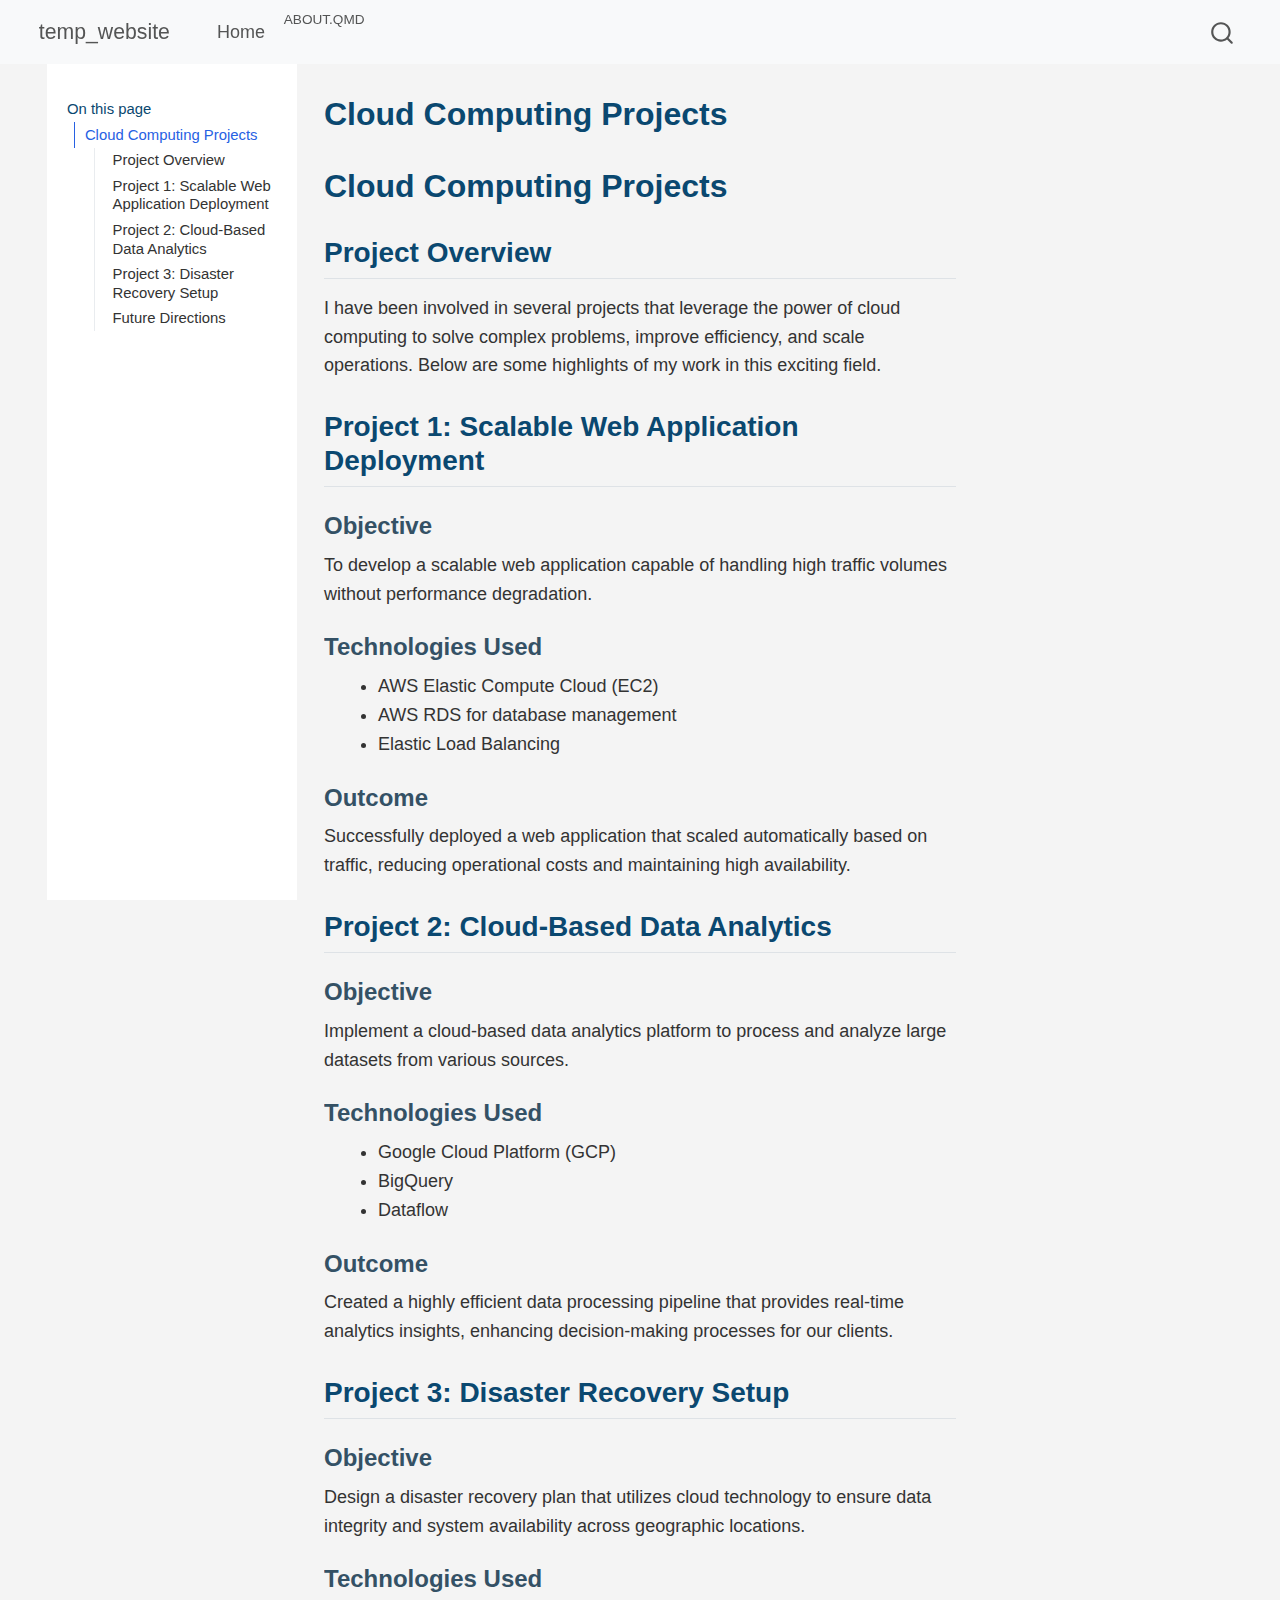
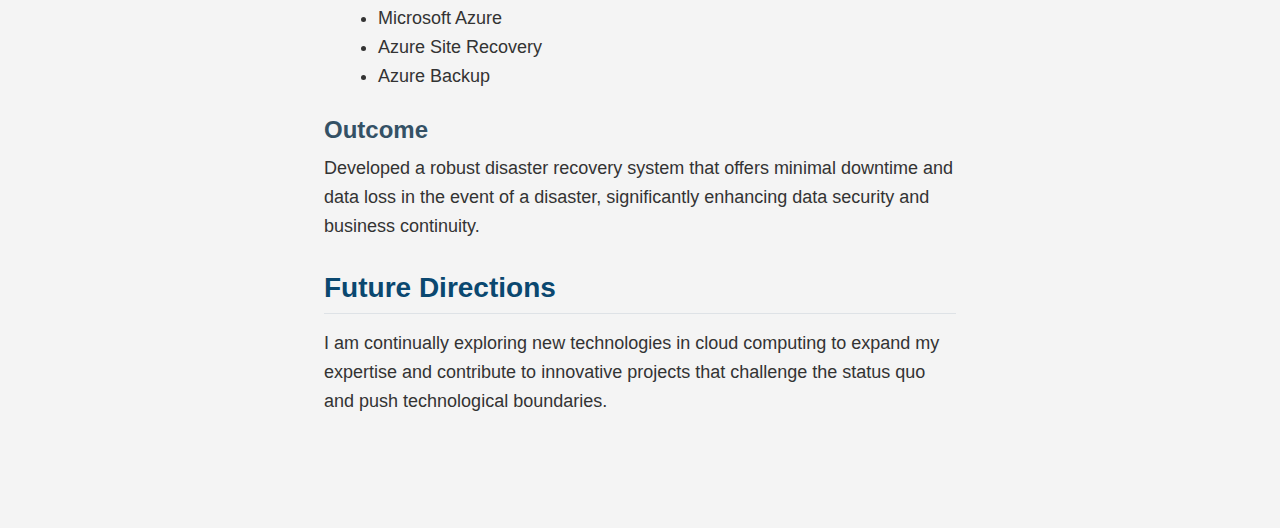
==== docs/fyp.html @ ef67a4a8 "pictures" ====
<!DOCTYPE html>
<html xmlns="http://www.w3.org/1999/xhtml" lang="en" xml:lang="en"><head>

<meta charset="utf-8">
<meta name="generator" content="quarto-1.4.554">

<meta name="viewport" content="width=device-width, initial-scale=1.0, user-scalable=yes">


<title>temp_website - Cloud Computing Projects</title>
<style>
code{white-space: pre-wrap;}
span.smallcaps{font-variant: small-caps;}
div.columns{display: flex; gap: min(4vw, 1.5em);}
div.column{flex: auto; overflow-x: auto;}
div.hanging-indent{margin-left: 1.5em; text-indent: -1.5em;}
ul.task-list{list-style: none;}
ul.task-list li input[type="checkbox"] {
  width: 0.8em;
  margin: 0 0.8em 0.2em -1em; /* quarto-specific, see https://github.com/quarto-dev/quarto-cli/issues/4556 */ 
  vertical-align: middle;
}
</style>


<script src="site_libs/quarto-nav/quarto-nav.js"></script>
<script src="site_libs/quarto-nav/headroom.min.js"></script>
<script src="site_libs/clipboard/clipboard.min.js"></script>
<script src="site_libs/quarto-search/autocomplete.umd.js"></script>
<script src="site_libs/quarto-search/fuse.min.js"></script>
<script src="site_libs/quarto-search/quarto-search.js"></script>
<meta name="quarto:offset" content="./">
<link href="./favicon.png" rel="icon" type="image/png">
<script src="site_libs/quarto-html/quarto.js"></script>
<script src="site_libs/quarto-html/popper.min.js"></script>
<script src="site_libs/quarto-html/tippy.umd.min.js"></script>
<script src="site_libs/quarto-html/anchor.min.js"></script>
<link href="site_libs/quarto-html/tippy.css" rel="stylesheet">
<link href="site_libs/quarto-html/quarto-syntax-highlighting.css" rel="stylesheet" id="quarto-text-highlighting-styles">
<script src="site_libs/bootstrap/bootstrap.min.js"></script>
<link href="site_libs/bootstrap/bootstrap-icons.css" rel="stylesheet">
<link href="site_libs/bootstrap/bootstrap.min.css" rel="stylesheet" id="quarto-bootstrap" data-mode="light">
<script id="quarto-search-options" type="application/json">{
  "location": "navbar",
  "copy-button": false,
  "collapse-after": 3,
  "panel-placement": "end",
  "type": "overlay",
  "limit": 50,
  "keyboard-shortcut": [
    "f",
    "/",
    "s"
  ],
  "show-item-context": false,
  "language": {
    "search-no-results-text": "No results",
    "search-matching-documents-text": "matching documents",
    "search-copy-link-title": "Copy link to search",
    "search-hide-matches-text": "Hide additional matches",
    "search-more-match-text": "more match in this document",
    "search-more-matches-text": "more matches in this document",
    "search-clear-button-title": "Clear",
    "search-text-placeholder": "",
    "search-detached-cancel-button-title": "Cancel",
    "search-submit-button-title": "Submit",
    "search-label": "Search"
  }
}</script>


<link rel="stylesheet" href="styles.css">
</head>

<body class="floating nav-fixed">

<div id="quarto-search-results"></div>
  <header id="quarto-header" class="headroom fixed-top">
    <nav class="navbar navbar-expand-lg " data-bs-theme="dark">
      <div class="navbar-container container-fluid">
      <div class="navbar-brand-container mx-auto">
    <a href="./index.html" class="navbar-brand navbar-brand-logo">
    <img src="./logo.png" alt="" class="navbar-logo">
    </a>
    <a class="navbar-brand" href="./index.html">
    <span class="navbar-title">temp_website</span>
    </a>
  </div>
            <div id="quarto-search" class="" title="Search"></div>
          <button class="navbar-toggler" type="button" data-bs-toggle="collapse" data-bs-target="#navbarCollapse" aria-controls="navbarCollapse" aria-expanded="false" aria-label="Toggle navigation" onclick="if (window.quartoToggleHeadroom) { window.quartoToggleHeadroom(); }">
  <span class="navbar-toggler-icon"></span>
</button>
          <div class="collapse navbar-collapse" id="navbarCollapse">
            <ul class="navbar-nav navbar-nav-scroll me-auto">
  <li class="nav-item">
    <a class="nav-link" href="./index.html"> 
<span class="menu-text">Home</span></a>
  </li>  
  <li class="dropdown-header">
 <span class="menu-text">about.qmd</span></li>
</ul>
          </div> <!-- /navcollapse -->
          <div class="quarto-navbar-tools">
</div>
      </div> <!-- /container-fluid -->
    </nav>
</header>
<!-- content -->
<div id="quarto-content" class="quarto-container page-columns page-rows-contents page-layout-article page-navbar">
<!-- sidebar -->
  <nav id="quarto-sidebar" class="sidebar collapse collapse-horizontal quarto-sidebar-collapse-item sidebar-navigation floating overflow-auto">
    <nav id="TOC" role="doc-toc" class="toc-active">
    <h2 id="toc-title">On this page</h2>
   
  <ul>
  <li><a href="#cloud-computing-projects" id="toc-cloud-computing-projects" class="nav-link active" data-scroll-target="#cloud-computing-projects">Cloud Computing Projects</a>
  <ul class="collapse">
  <li><a href="#project-overview" id="toc-project-overview" class="nav-link" data-scroll-target="#project-overview">Project Overview</a></li>
  <li><a href="#project-1-scalable-web-application-deployment" id="toc-project-1-scalable-web-application-deployment" class="nav-link" data-scroll-target="#project-1-scalable-web-application-deployment">Project 1: Scalable Web Application Deployment</a>
  <ul class="collapse">
  <li><a href="#objective" id="toc-objective" class="nav-link" data-scroll-target="#objective">Objective</a></li>
  <li><a href="#technologies-used" id="toc-technologies-used" class="nav-link" data-scroll-target="#technologies-used">Technologies Used</a></li>
  <li><a href="#outcome" id="toc-outcome" class="nav-link" data-scroll-target="#outcome">Outcome</a></li>
  </ul></li>
  <li><a href="#project-2-cloud-based-data-analytics" id="toc-project-2-cloud-based-data-analytics" class="nav-link" data-scroll-target="#project-2-cloud-based-data-analytics">Project 2: Cloud-Based Data Analytics</a>
  <ul class="collapse">
  <li><a href="#objective-1" id="toc-objective-1" class="nav-link" data-scroll-target="#objective-1">Objective</a></li>
  <li><a href="#technologies-used-1" id="toc-technologies-used-1" class="nav-link" data-scroll-target="#technologies-used-1">Technologies Used</a></li>
  <li><a href="#outcome-1" id="toc-outcome-1" class="nav-link" data-scroll-target="#outcome-1">Outcome</a></li>
  </ul></li>
  <li><a href="#project-3-disaster-recovery-setup" id="toc-project-3-disaster-recovery-setup" class="nav-link" data-scroll-target="#project-3-disaster-recovery-setup">Project 3: Disaster Recovery Setup</a>
  <ul class="collapse">
  <li><a href="#objective-2" id="toc-objective-2" class="nav-link" data-scroll-target="#objective-2">Objective</a></li>
  <li><a href="#technologies-used-2" id="toc-technologies-used-2" class="nav-link" data-scroll-target="#technologies-used-2">Technologies Used</a></li>
  <li><a href="#outcome-2" id="toc-outcome-2" class="nav-link" data-scroll-target="#outcome-2">Outcome</a></li>
  </ul></li>
  <li><a href="#future-directions" id="toc-future-directions" class="nav-link" data-scroll-target="#future-directions">Future Directions</a></li>
  </ul></li>
  </ul>
</nav>
</nav>
<div id="quarto-sidebar-glass" class="quarto-sidebar-collapse-item" data-bs-toggle="collapse" data-bs-target=".quarto-sidebar-collapse-item"></div>
<!-- margin-sidebar -->
    <div id="quarto-margin-sidebar" class="sidebar margin-sidebar">
    </div>
<!-- main -->
<main class="content" id="quarto-document-content">

<header id="title-block-header" class="quarto-title-block default">
<div class="quarto-title">
<h1 class="title">Cloud Computing Projects</h1>
</div>



<div class="quarto-title-meta">

    
  
    
  </div>
  


</header>


<section id="cloud-computing-projects" class="level1">
<h1>Cloud Computing Projects</h1>
<section id="project-overview" class="level2">
<h2 class="anchored" data-anchor-id="project-overview">Project Overview</h2>
<p>I have been involved in several projects that leverage the power of cloud computing to solve complex problems, improve efficiency, and scale operations. Below are some highlights of my work in this exciting field.</p>
</section>
<section id="project-1-scalable-web-application-deployment" class="level2">
<h2 class="anchored" data-anchor-id="project-1-scalable-web-application-deployment">Project 1: Scalable Web Application Deployment</h2>
<section id="objective" class="level3">
<h3 class="anchored" data-anchor-id="objective">Objective</h3>
<p>To develop a scalable web application capable of handling high traffic volumes without performance degradation.</p>
</section>
<section id="technologies-used" class="level3">
<h3 class="anchored" data-anchor-id="technologies-used">Technologies Used</h3>
<ul>
<li>AWS Elastic Compute Cloud (EC2)</li>
<li>AWS RDS for database management</li>
<li>Elastic Load Balancing</li>
</ul>
</section>
<section id="outcome" class="level3">
<h3 class="anchored" data-anchor-id="outcome">Outcome</h3>
<p>Successfully deployed a web application that scaled automatically based on traffic, reducing operational costs and maintaining high availability.</p>
</section>
</section>
<section id="project-2-cloud-based-data-analytics" class="level2">
<h2 class="anchored" data-anchor-id="project-2-cloud-based-data-analytics">Project 2: Cloud-Based Data Analytics</h2>
<section id="objective-1" class="level3">
<h3 class="anchored" data-anchor-id="objective-1">Objective</h3>
<p>Implement a cloud-based data analytics platform to process and analyze large datasets from various sources.</p>
</section>
<section id="technologies-used-1" class="level3">
<h3 class="anchored" data-anchor-id="technologies-used-1">Technologies Used</h3>
<ul>
<li>Google Cloud Platform (GCP)</li>
<li>BigQuery</li>
<li>Dataflow</li>
</ul>
</section>
<section id="outcome-1" class="level3">
<h3 class="anchored" data-anchor-id="outcome-1">Outcome</h3>
<p>Created a highly efficient data processing pipeline that provides real-time analytics insights, enhancing decision-making processes for our clients.</p>
</section>
</section>
<section id="project-3-disaster-recovery-setup" class="level2">
<h2 class="anchored" data-anchor-id="project-3-disaster-recovery-setup">Project 3: Disaster Recovery Setup</h2>
<section id="objective-2" class="level3">
<h3 class="anchored" data-anchor-id="objective-2">Objective</h3>
<p>Design a disaster recovery plan that utilizes cloud technology to ensure data integrity and system availability across geographic locations.</p>
</section>
<section id="technologies-used-2" class="level3">
<h3 class="anchored" data-anchor-id="technologies-used-2">Technologies Used</h3>
<ul>
<li>Microsoft Azure</li>
<li>Azure Site Recovery</li>
<li>Azure Backup</li>
</ul>
</section>
<section id="outcome-2" class="level3">
<h3 class="anchored" data-anchor-id="outcome-2">Outcome</h3>
<p>Developed a robust disaster recovery system that offers minimal downtime and data loss in the event of a disaster, significantly enhancing data security and business continuity.</p>
</section>
</section>
<section id="future-directions" class="level2">
<h2 class="anchored" data-anchor-id="future-directions">Future Directions</h2>
<p>I am continually exploring new technologies in cloud computing to expand my expertise and contribute to innovative projects that challenge the status quo and push technological boundaries.</p>


</section>
</section>

</main> <!-- /main -->
<script id="quarto-html-after-body" type="application/javascript">
window.document.addEventListener("DOMContentLoaded", function (event) {
  const toggleBodyColorMode = (bsSheetEl) => {
    const mode = bsSheetEl.getAttribute("data-mode");
    const bodyEl = window.document.querySelector("body");
    if (mode === "dark") {
      bodyEl.classList.add("quarto-dark");
      bodyEl.classList.remove("quarto-light");
    } else {
      bodyEl.classList.add("quarto-light");
      bodyEl.classList.remove("quarto-dark");
    }
  }
  const toggleBodyColorPrimary = () => {
    const bsSheetEl = window.document.querySelector("link#quarto-bootstrap");
    if (bsSheetEl) {
      toggleBodyColorMode(bsSheetEl);
    }
  }
  toggleBodyColorPrimary();  
  const icon = "";
  const anchorJS = new window.AnchorJS();
  anchorJS.options = {
    placement: 'right',
    icon: icon
  };
  anchorJS.add('.anchored');
  const isCodeAnnotation = (el) => {
    for (const clz of el.classList) {
      if (clz.startsWith('code-annotation-')) {                     
        return true;
      }
    }
    return false;
  }
  const clipboard = new window.ClipboardJS('.code-copy-button', {
    text: function(trigger) {
      const codeEl = trigger.previousElementSibling.cloneNode(true);
      for (const childEl of codeEl.children) {
        if (isCodeAnnotation(childEl)) {
          childEl.remove();
        }
      }
      return codeEl.innerText;
    }
  });
  clipboard.on('success', function(e) {
    // button target
    const button = e.trigger;
    // don't keep focus
    button.blur();
    // flash "checked"
    button.classList.add('code-copy-button-checked');
    var currentTitle = button.getAttribute("title");
    button.setAttribute("title", "Copied!");
    let tooltip;
    if (window.bootstrap) {
      button.setAttribute("data-bs-toggle", "tooltip");
      button.setAttribute("data-bs-placement", "left");
      button.setAttribute("data-bs-title", "Copied!");
      tooltip = new bootstrap.Tooltip(button, 
        { trigger: "manual", 
          customClass: "code-copy-button-tooltip",
          offset: [0, -8]});
      tooltip.show();    
    }
    setTimeout(function() {
      if (tooltip) {
        tooltip.hide();
        button.removeAttribute("data-bs-title");
        button.removeAttribute("data-bs-toggle");
        button.removeAttribute("data-bs-placement");
      }
      button.setAttribute("title", currentTitle);
      button.classList.remove('code-copy-button-checked');
    }, 1000);
    // clear code selection
    e.clearSelection();
  });
    var localhostRegex = new RegExp(/^(?:http|https):\/\/localhost\:?[0-9]*\//);
    var mailtoRegex = new RegExp(/^mailto:/);
      var filterRegex = new RegExp('/' + window.location.host + '/');
    var isInternal = (href) => {
        return filterRegex.test(href) || localhostRegex.test(href) || mailtoRegex.test(href);
    }
    // Inspect non-navigation links and adorn them if external
 	var links = window.document.querySelectorAll('a[href]:not(.nav-link):not(.navbar-brand):not(.toc-action):not(.sidebar-link):not(.sidebar-item-toggle):not(.pagination-link):not(.no-external):not([aria-hidden]):not(.dropdown-item):not(.quarto-navigation-tool)');
    for (var i=0; i<links.length; i++) {
      const link = links[i];
      if (!isInternal(link.href)) {
        // undo the damage that might have been done by quarto-nav.js in the case of
        // links that we want to consider external
        if (link.dataset.originalHref !== undefined) {
          link.href = link.dataset.originalHref;
        }
      }
    }
  function tippyHover(el, contentFn, onTriggerFn, onUntriggerFn) {
    const config = {
      allowHTML: true,
      maxWidth: 500,
      delay: 100,
      arrow: false,
      appendTo: function(el) {
          return el.parentElement;
      },
      interactive: true,
      interactiveBorder: 10,
      theme: 'quarto',
      placement: 'bottom-start',
    };
    if (contentFn) {
      config.content = contentFn;
    }
    if (onTriggerFn) {
      config.onTrigger = onTriggerFn;
    }
    if (onUntriggerFn) {
      config.onUntrigger = onUntriggerFn;
    }
    window.tippy(el, config); 
  }
  const noterefs = window.document.querySelectorAll('a[role="doc-noteref"]');
  for (var i=0; i<noterefs.length; i++) {
    const ref = noterefs[i];
    tippyHover(ref, function() {
      // use id or data attribute instead here
      let href = ref.getAttribute('data-footnote-href') || ref.getAttribute('href');
      try { href = new URL(href).hash; } catch {}
      const id = href.replace(/^#\/?/, "");
      const note = window.document.getElementById(id);
      if (note) {
        return note.innerHTML;
      } else {
        return "";
      }
    });
  }
  const xrefs = window.document.querySelectorAll('a.quarto-xref');
  const processXRef = (id, note) => {
    // Strip column container classes
    const stripColumnClz = (el) => {
      el.classList.remove("page-full", "page-columns");
      if (el.children) {
        for (const child of el.children) {
          stripColumnClz(child);
        }
      }
    }
    stripColumnClz(note)
    if (id === null || id.startsWith('sec-')) {
      // Special case sections, only their first couple elements
      const container = document.createElement("div");
      if (note.children && note.children.length > 2) {
        container.appendChild(note.children[0].cloneNode(true));
        for (let i = 1; i < note.children.length; i++) {
          const child = note.children[i];
          if (child.tagName === "P" && child.innerText === "") {
            continue;
          } else {
            container.appendChild(child.cloneNode(true));
            break;
          }
        }
        if (window.Quarto?.typesetMath) {
          window.Quarto.typesetMath(container);
        }
        return container.innerHTML
      } else {
        if (window.Quarto?.typesetMath) {
          window.Quarto.typesetMath(note);
        }
        return note.innerHTML;
      }
    } else {
      // Remove any anchor links if they are present
      const anchorLink = note.querySelector('a.anchorjs-link');
      if (anchorLink) {
        anchorLink.remove();
      }
      if (window.Quarto?.typesetMath) {
        window.Quarto.typesetMath(note);
      }
      // TODO in 1.5, we should make sure this works without a callout special case
      if (note.classList.contains("callout")) {
        return note.outerHTML;
      } else {
        return note.innerHTML;
      }
    }
  }
  for (var i=0; i<xrefs.length; i++) {
    const xref = xrefs[i];
    tippyHover(xref, undefined, function(instance) {
      instance.disable();
      let url = xref.getAttribute('href');
      let hash = undefined; 
      if (url.startsWith('#')) {
        hash = url;
      } else {
        try { hash = new URL(url).hash; } catch {}
      }
      if (hash) {
        const id = hash.replace(/^#\/?/, "");
        const note = window.document.getElementById(id);
        if (note !== null) {
          try {
            const html = processXRef(id, note.cloneNode(true));
            instance.setContent(html);
          } finally {
            instance.enable();
            instance.show();
          }
        } else {
          // See if we can fetch this
          fetch(url.split('#')[0])
          .then(res => res.text())
          .then(html => {
            const parser = new DOMParser();
            const htmlDoc = parser.parseFromString(html, "text/html");
            const note = htmlDoc.getElementById(id);
            if (note !== null) {
              const html = processXRef(id, note);
              instance.setContent(html);
            } 
          }).finally(() => {
            instance.enable();
            instance.show();
          });
        }
      } else {
        // See if we can fetch a full url (with no hash to target)
        // This is a special case and we should probably do some content thinning / targeting
        fetch(url)
        .then(res => res.text())
        .then(html => {
          const parser = new DOMParser();
          const htmlDoc = parser.parseFromString(html, "text/html");
          const note = htmlDoc.querySelector('main.content');
          if (note !== null) {
            // This should only happen for chapter cross references
            // (since there is no id in the URL)
            // remove the first header
            if (note.children.length > 0 && note.children[0].tagName === "HEADER") {
              note.children[0].remove();
            }
            const html = processXRef(null, note);
            instance.setContent(html);
          } 
        }).finally(() => {
          instance.enable();
          instance.show();
        });
      }
    }, function(instance) {
    });
  }
      let selectedAnnoteEl;
      const selectorForAnnotation = ( cell, annotation) => {
        let cellAttr = 'data-code-cell="' + cell + '"';
        let lineAttr = 'data-code-annotation="' +  annotation + '"';
        const selector = 'span[' + cellAttr + '][' + lineAttr + ']';
        return selector;
      }
      const selectCodeLines = (annoteEl) => {
        const doc = window.document;
        const targetCell = annoteEl.getAttribute("data-target-cell");
        const targetAnnotation = annoteEl.getAttribute("data-target-annotation");
        const annoteSpan = window.document.querySelector(selectorForAnnotation(targetCell, targetAnnotation));
        const lines = annoteSpan.getAttribute("data-code-lines").split(",");
        const lineIds = lines.map((line) => {
          return targetCell + "-" + line;
        })
        let top = null;
        let height = null;
        let parent = null;
        if (lineIds.length > 0) {
            //compute the position of the single el (top and bottom and make a div)
            const el = window.document.getElementById(lineIds[0]);
            top = el.offsetTop;
            height = el.offsetHeight;
            parent = el.parentElement.parentElement;
          if (lineIds.length > 1) {
            const lastEl = window.document.getElementById(lineIds[lineIds.length - 1]);
            const bottom = lastEl.offsetTop + lastEl.offsetHeight;
            height = bottom - top;
          }
          if (top !== null && height !== null && parent !== null) {
            // cook up a div (if necessary) and position it 
            let div = window.document.getElementById("code-annotation-line-highlight");
            if (div === null) {
              div = window.document.createElement("div");
              div.setAttribute("id", "code-annotation-line-highlight");
              div.style.position = 'absolute';
              parent.appendChild(div);
            }
            div.style.top = top - 2 + "px";
            div.style.height = height + 4 + "px";
            div.style.left = 0;
            let gutterDiv = window.document.getElementById("code-annotation-line-highlight-gutter");
            if (gutterDiv === null) {
              gutterDiv = window.document.createElement("div");
              gutterDiv.setAttribute("id", "code-annotation-line-highlight-gutter");
              gutterDiv.style.position = 'absolute';
              const codeCell = window.document.getElementById(targetCell);
              const gutter = codeCell.querySelector('.code-annotation-gutter');
              gutter.appendChild(gutterDiv);
            }
            gutterDiv.style.top = top - 2 + "px";
            gutterDiv.style.height = height + 4 + "px";
          }
          selectedAnnoteEl = annoteEl;
        }
      };
      const unselectCodeLines = () => {
        const elementsIds = ["code-annotation-line-highlight", "code-annotation-line-highlight-gutter"];
        elementsIds.forEach((elId) => {
          const div = window.document.getElementById(elId);
          if (div) {
            div.remove();
          }
        });
        selectedAnnoteEl = undefined;
      };
        // Handle positioning of the toggle
    window.addEventListener(
      "resize",
      throttle(() => {
        elRect = undefined;
        if (selectedAnnoteEl) {
          selectCodeLines(selectedAnnoteEl);
        }
      }, 10)
    );
    function throttle(fn, ms) {
    let throttle = false;
    let timer;
      return (...args) => {
        if(!throttle) { // first call gets through
            fn.apply(this, args);
            throttle = true;
        } else { // all the others get throttled
            if(timer) clearTimeout(timer); // cancel #2
            timer = setTimeout(() => {
              fn.apply(this, args);
              timer = throttle = false;
            }, ms);
        }
      };
    }
      // Attach click handler to the DT
      const annoteDls = window.document.querySelectorAll('dt[data-target-cell]');
      for (const annoteDlNode of annoteDls) {
        annoteDlNode.addEventListener('click', (event) => {
          const clickedEl = event.target;
          if (clickedEl !== selectedAnnoteEl) {
            unselectCodeLines();
            const activeEl = window.document.querySelector('dt[data-target-cell].code-annotation-active');
            if (activeEl) {
              activeEl.classList.remove('code-annotation-active');
            }
            selectCodeLines(clickedEl);
            clickedEl.classList.add('code-annotation-active');
          } else {
            // Unselect the line
            unselectCodeLines();
            clickedEl.classList.remove('code-annotation-active');
          }
        });
      }
  const findCites = (el) => {
    const parentEl = el.parentElement;
    if (parentEl) {
      const cites = parentEl.dataset.cites;
      if (cites) {
        return {
          el,
          cites: cites.split(' ')
        };
      } else {
        return findCites(el.parentElement)
      }
    } else {
      return undefined;
    }
  };
  var bibliorefs = window.document.querySelectorAll('a[role="doc-biblioref"]');
  for (var i=0; i<bibliorefs.length; i++) {
    const ref = bibliorefs[i];
    const citeInfo = findCites(ref);
    if (citeInfo) {
      tippyHover(citeInfo.el, function() {
        var popup = window.document.createElement('div');
        citeInfo.cites.forEach(function(cite) {
          var citeDiv = window.document.createElement('div');
          citeDiv.classList.add('hanging-indent');
          citeDiv.classList.add('csl-entry');
          var biblioDiv = window.document.getElementById('ref-' + cite);
          if (biblioDiv) {
            citeDiv.innerHTML = biblioDiv.innerHTML;
          }
          popup.appendChild(citeDiv);
        });
        return popup.innerHTML;
      });
    }
  }
});
</script>
</div> <!-- /content -->




</body></html>
---- docs/site_libs/quarto-html/tippy.css ----
.tippy-box[data-animation=fade][data-state=hidden]{opacity:0}[data-tippy-root]{max-width:calc(100vw - 10px)}.tippy-box{position:relative;background-color:#333;color:#fff;border-radius:4px;font-size:14px;line-height:1.4;white-space:normal;outline:0;transition-property:transform,visibility,opacity}.tippy-box[data-placement^=top]>.tippy-arrow{bottom:0}.tippy-box[data-placement^=top]>.tippy-arrow:before{bottom:-7px;left:0;border-width:8px 8px 0;border-top-color:initial;transform-origin:center top}.tippy-box[data-placement^=bottom]>.tippy-arrow{top:0}.tippy-box[data-placement^=bottom]>.tippy-arrow:before{top:-7px;left:0;border-width:0 8px 8px;border-bottom-color:initial;transform-origin:center bottom}.tippy-box[data-placement^=left]>.tippy-arrow{right:0}.tippy-box[data-placement^=left]>.tippy-arrow:before{border-width:8px 0 8px 8px;border-left-color:initial;right:-7px;transform-origin:center left}.tippy-box[data-placement^=right]>.tippy-arrow{left:0}.tippy-box[data-placement^=right]>.tippy-arrow:before{left:-7px;border-width:8px 8px 8px 0;border-right-color:initial;transform-origin:center right}.tippy-box[data-inertia][data-state=visible]{transition-timing-function:cubic-bezier(.54,1.5,.38,1.11)}.tippy-arrow{width:16px;height:16px;color:#333}.tippy-arrow:before{content:"";position:absolute;border-color:transparent;border-style:solid}.tippy-content{position:relative;padding:5px 9px;z-index:1}
---- docs/site_libs/quarto-html/quarto-syntax-highlighting.css ----
/* quarto syntax highlight colors */
:root {
  --quarto-hl-ot-color: #003B4F;
  --quarto-hl-at-color: #657422;
  --quarto-hl-ss-color: #20794D;
  --quarto-hl-an-color: #5E5E5E;
  --quarto-hl-fu-color: #4758AB;
  --quarto-hl-st-color: #20794D;
  --quarto-hl-cf-color: #003B4F;
  --quarto-hl-op-color: #5E5E5E;
  --quarto-hl-er-color: #AD0000;
  --quarto-hl-bn-color: #AD0000;
  --quarto-hl-al-color: #AD0000;
  --quarto-hl-va-color: #111111;
  --quarto-hl-bu-color: inherit;
  --quarto-hl-ex-color: inherit;
  --quarto-hl-pp-color: #AD0000;
  --quarto-hl-in-color: #5E5E5E;
  --quarto-hl-vs-color: #20794D;
  --quarto-hl-wa-color: #5E5E5E;
  --quarto-hl-do-color: #5E5E5E;
  --quarto-hl-im-color: #00769E;
  --quarto-hl-ch-color: #20794D;
  --quarto-hl-dt-color: #AD0000;
  --quarto-hl-fl-color: #AD0000;
  --quarto-hl-co-color: #5E5E5E;
  --quarto-hl-cv-color: #5E5E5E;
  --quarto-hl-cn-color: #8f5902;
  --quarto-hl-sc-color: #5E5E5E;
  --quarto-hl-dv-color: #AD0000;
  --quarto-hl-kw-color: #003B4F;
}

/* other quarto variables */
:root {
  --quarto-font-monospace: SFMono-Regular, Menlo, Monaco, Consolas, "Liberation Mono", "Courier New", monospace;
}

pre > code.sourceCode > span {
  color: #003B4F;
}

code span {
  color: #003B4F;
}

code.sourceCode > span {
  color: #003B4F;
}

div.sourceCode,
div.sourceCode pre.sourceCode {
  color: #003B4F;
}

code span.ot {
  color: #003B4F;
  font-style: inherit;
}

code span.at {
  color: #657422;
  font-style: inherit;
}

code span.ss {
  color: #20794D;
  font-style: inherit;
}

code span.an {
  color: #5E5E5E;
  font-style: inherit;
}

code span.fu {
  color: #4758AB;
  font-style: inherit;
}

code span.st {
  color: #20794D;
  font-style: inherit;
}

code span.cf {
  color: #003B4F;
  font-style: inherit;
}

code span.op {
  color: #5E5E5E;
  font-style: inherit;
}

code span.er {
  color: #AD0000;
  font-style: inherit;
}

code span.bn {
  color: #AD0000;
  font-style: inherit;
}

code span.al {
  color: #AD0000;
  font-style: inherit;
}

code span.va {
  color: #111111;
  font-style: inherit;
}

code span.bu {
  font-style: inherit;
}

code span.ex {
  font-style: inherit;
}

code span.pp {
  color: #AD0000;
  font-style: inherit;
}

code span.in {
  color: #5E5E5E;
  font-style: inherit;
}

code span.vs {
  color: #20794D;
  font-style: inherit;
}

code span.wa {
  color: #5E5E5E;
  font-style: italic;
}

code span.do {
  color: #5E5E5E;
  font-style: italic;
}

code span.im {
  color: #00769E;
  font-style: inherit;
}

code span.ch {
  color: #20794D;
  font-style: inherit;
}

code span.dt {
  color: #AD0000;
  font-style: inherit;
}

code span.fl {
  color: #AD0000;
  font-style: inherit;
}

code span.co {
  color: #5E5E5E;
  font-style: inherit;
}

code span.cv {
  color: #5E5E5E;
  font-style: italic;
}

code span.cn {
  color: #8f5902;
  font-style: inherit;
}

code span.sc {
  color: #5E5E5E;
  font-style: inherit;
}

code span.dv {
  color: #AD0000;
  font-style: inherit;
}

code span.kw {
  color: #003B4F;
  font-style: inherit;
}

.prevent-inlining {
  content: "</";
}

/*# sourceMappingURL=debc5d5d77c3f9108843748ff7464032.css.map */
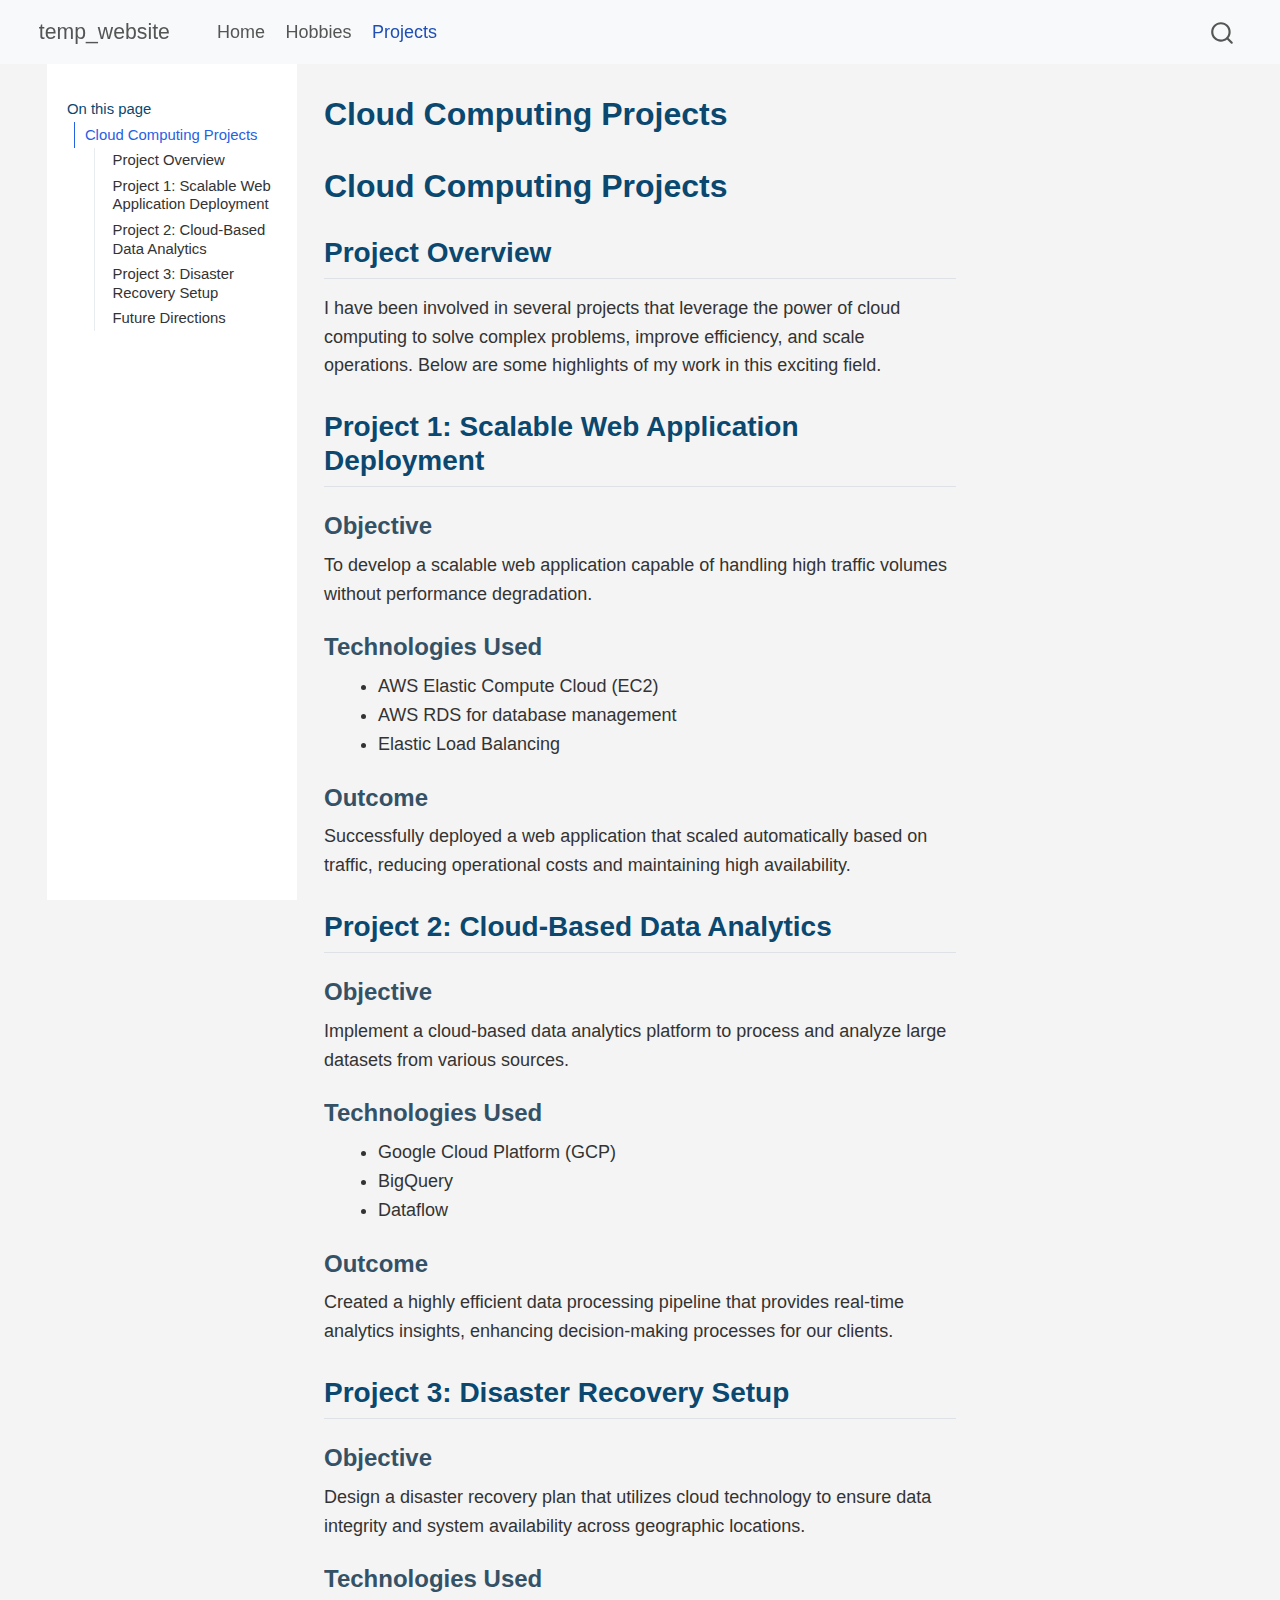
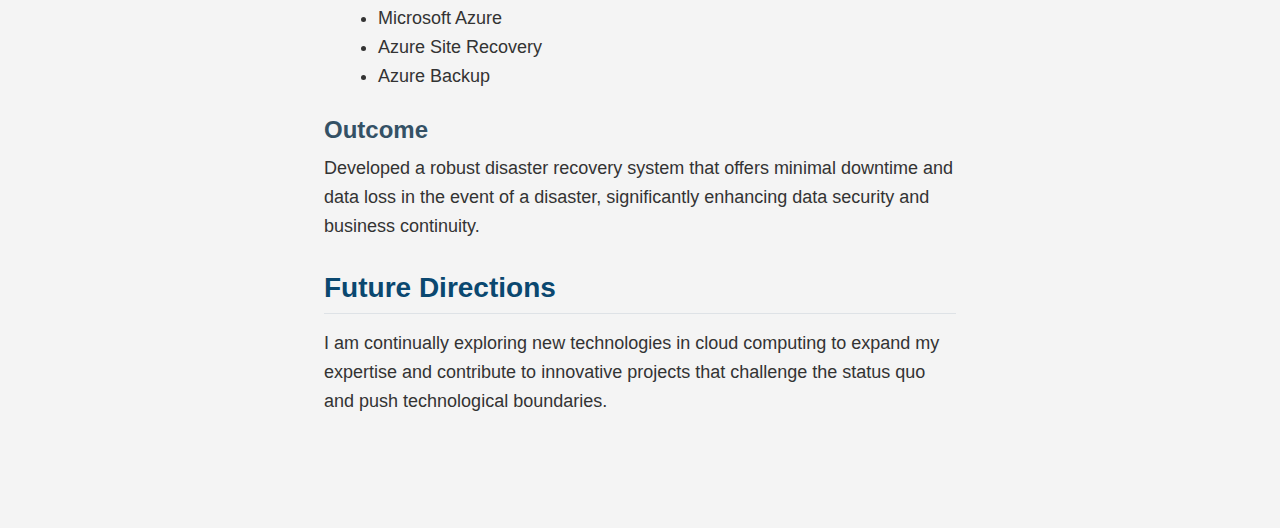
==== commit d3332144: "edit" ====
--- a/docs/fyp.html
+++ b/docs/fyp.html
@@ -96,8 +96,14 @@
     <a class="nav-link" href="./index.html"> 
 <span class="menu-text">Home</span></a>
   </li>  
-  <li class="dropdown-header">
- <span class="menu-text">about.qmd</span></li>
+  <li class="nav-item">
+    <a class="nav-link" href="./hobbies.html"> 
+<span class="menu-text">Hobbies</span></a>
+  </li>  
+  <li class="nav-item">
+    <a class="nav-link active" href="./fyp.html" aria-current="page"> 
+<span class="menu-text">Projects</span></a>
+  </li>  
 </ul>
           </div> <!-- /navcollapse -->
           <div class="quarto-navbar-tools">
